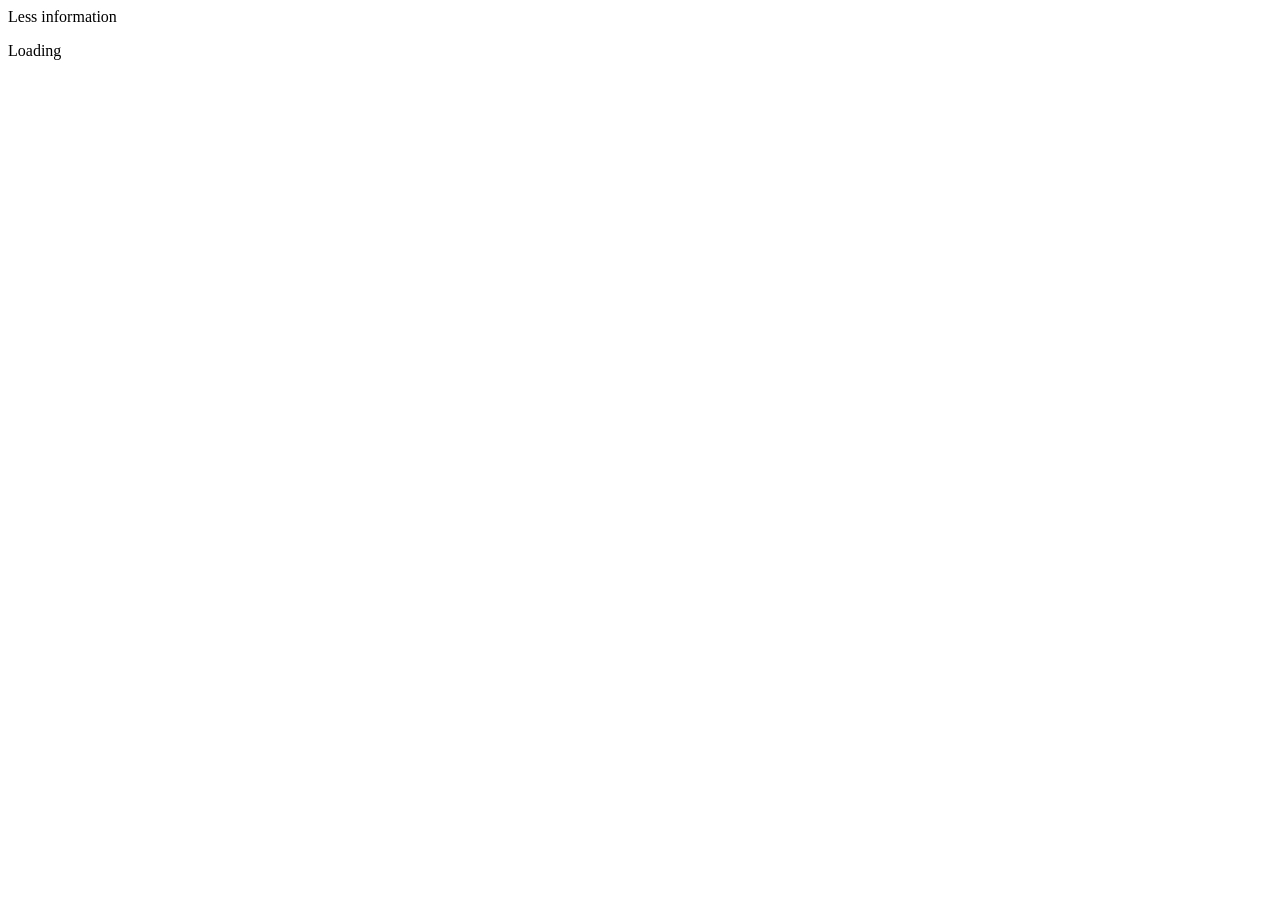
==== index.html @ 86bf5f0f "Change to relative path." ====
<!DOCTYPE html>
<html lang="en">
  <head>
    <title>MedTech CORE - Lung Simulation</title>
    <meta charset="utf-8">
    <meta name="viewport" content="width=device-width,user-scalable=no,minimum-scale=1.0,maximum-scale=1.0">
    <meta property="og:url" content="https://sites.bioeng.auckland.ac.nz/medtech/lung/">
    <meta property="og:type" content="website">
    <meta property="og:title" content="Personalised Lung Estimation and Visualisation.">
    <meta property="og:description" content="Using parameters from an individual estimate the state of the lung and provide a 3D visualisation representative of the individual.">
    <meta property="og:image" content="./images/lungapp.jpg">
    <link rel="stylesheet" href="./css/style.css">
      <link rel="icon" type="image/x-icon" href="./favicon.ico">
  </head>
  <body data-page="" data-severity="">
    <div id="renderer"></div>
    <div id="pages"></div>
    <div id="top-buttons">
      <a id="play" class="nav-button"></a>
      <a id="information" class="nav-button">Less information</a>
    </div>
    <!--<div id="branding">
      <img id="logo-turanga" src="images/turanga_banner_0_transparent.png">
      <img id="logo-medtech" src="images/MedTech CoRE Logo.png">
    </div>-->
    <div id="navigation">
      <a class="breathing" href="#/breathing"></a>
      <a class="asthma" href="#/asthma"></a>
      <a class="smoking" href="#/smoking"></a>
    </div>
    <div id="loader">
      <div class="spinner"></div>
      <p>Loading</p>
    </div>
    <script src="./lib/pako_inflate.min.js"></script>
    <script src="./lib/zinc-0.29.5.min.js"></script>
    <script src="./lib/svg-2.7.1.min.js"></script>
    <script src="./js/webgl_check.js"></script>
    <script src="./js/globals.js"></script>
    <script src="./js/graphs.js"></script>
    <script src="./js/scene.js"></script>
    <script src="./js/main.js"></script>
    <script src="./js/controls.js"></script>
    <script src="./js/charts.js"></script>
  </body>
</html>
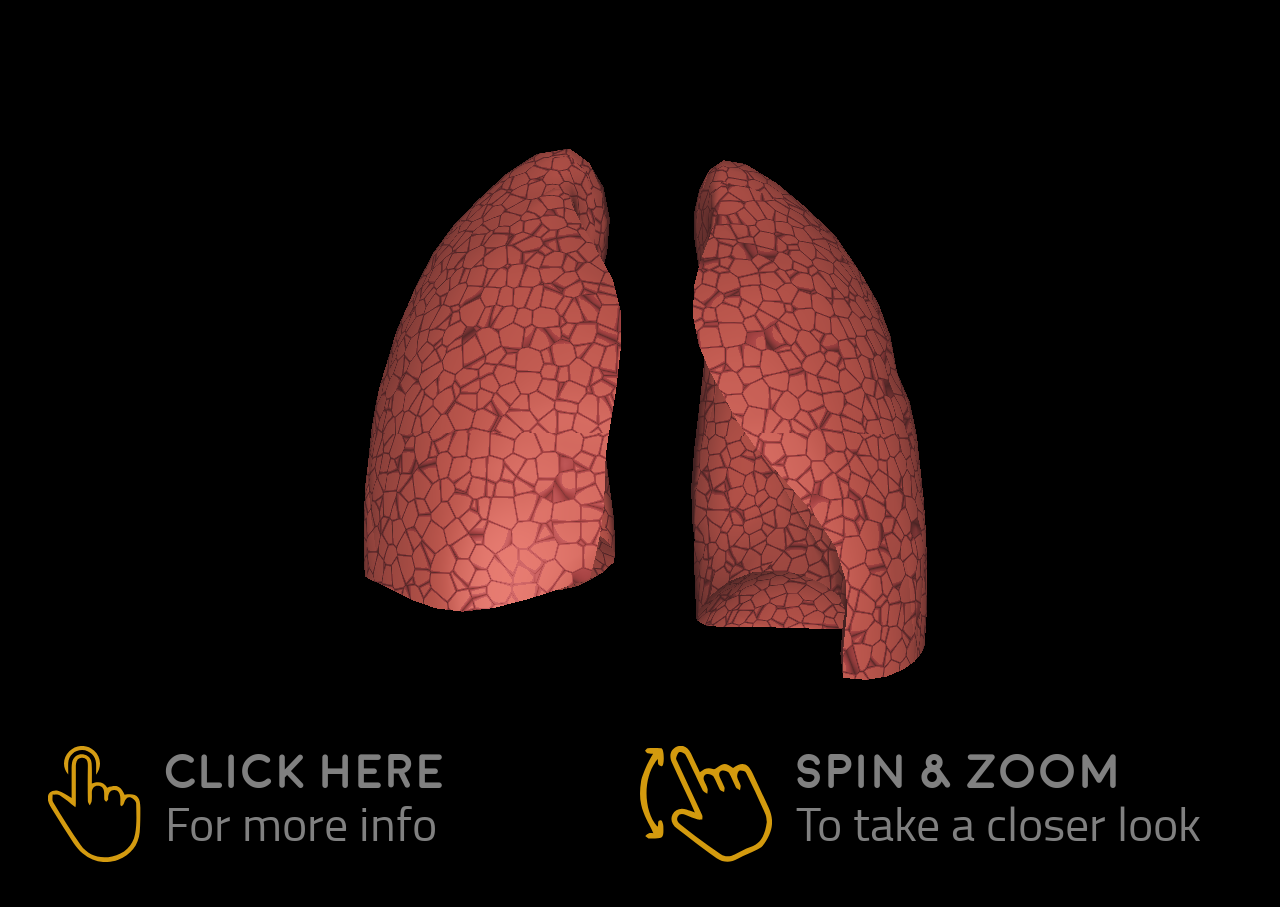
==== commit 56743c8e: "Merge pull request #19 from tdewolff/master Update the web app to developers latest version" ====
--- a/index.html
+++ b/index.html
@@ -1,46 +1,46 @@
 <!DOCTYPE html>
 <html lang="en">
-  <head>
-    <title>MedTech CORE - Lung Simulation</title>
-    <meta charset="utf-8">
-    <meta name="viewport" content="width=device-width,user-scalable=no,minimum-scale=1.0,maximum-scale=1.0">
-    <meta property="og:url" content="https://sites.bioeng.auckland.ac.nz/medtech/lung/">
-    <meta property="og:type" content="website">
-    <meta property="og:title" content="Personalised Lung Estimation and Visualisation.">
-    <meta property="og:description" content="Using parameters from an individual estimate the state of the lung and provide a 3D visualisation representative of the individual.">
-    <meta property="og:image" content="./images/lungapp.jpg">
-    <link rel="stylesheet" href="./css/style.css">
-      <link rel="icon" type="image/x-icon" href="./favicon.ico">
-  </head>
-  <body data-page="" data-severity="">
-    <div id="renderer"></div>
-    <div id="pages"></div>
-    <div id="top-buttons">
-      <a id="play" class="nav-button"></a>
-      <a id="information" class="nav-button">Less information</a>
-    </div>
-    <!--<div id="branding">
-      <img id="logo-turanga" src="images/turanga_banner_0_transparent.png">
-      <img id="logo-medtech" src="images/MedTech CoRE Logo.png">
-    </div>-->
-    <div id="navigation">
-      <a class="breathing" href="#/breathing"></a>
-      <a class="asthma" href="#/asthma"></a>
-      <a class="smoking" href="#/smoking"></a>
-    </div>
-    <div id="loader">
-      <div class="spinner"></div>
-      <p>Loading</p>
-    </div>
-    <script src="./lib/pako_inflate.min.js"></script>
-    <script src="./lib/zinc-0.29.5.min.js"></script>
-    <script src="./lib/svg-2.7.1.min.js"></script>
-    <script src="./js/webgl_check.js"></script>
-    <script src="./js/globals.js"></script>
-    <script src="./js/graphs.js"></script>
-    <script src="./js/scene.js"></script>
-    <script src="./js/main.js"></script>
-    <script src="./js/controls.js"></script>
-    <script src="./js/charts.js"></script>
-  </body>
+<head>
+	<title>MedTech CORE - Lung Simulation</title>
+	<meta charset="utf-8">
+	<meta name="viewport" content="width=device-width,user-scalable=no,minimum-scale=1.0,maximum-scale=1.0">
+	<meta property="og:url" content="https://sites.bioeng.auckland.ac.nz/medtech/lung/">
+	<meta property="og:type" content="website">
+	<meta property="og:title" content="Personalised Lung Estimation and Visualisation.">
+	<meta property="og:description" content="Using parameters from an individual estimate the state of the lung and provide a 3D visualisation representative of the individual.">
+	<meta property="og:image" content="images/lungapp.jpg">
+	<link rel="stylesheet" href="css/style.css">
+    <link rel="icon" type="image/x-icon" href="favicon.ico">
+</head>
+<body data-page="" data-severity="">
+	<div id="renderer"></div>
+	<div id="pages"></div>
+	<div id="top-buttons">
+		<a id="play" class="nav-button"></a>
+		<a id="information" class="nav-button">Less information</a>
+	</div>
+	<!--<div id="branding">
+		<img id="logo-turanga" src="images/turanga_banner_0_transparent.png">
+		<img id="logo-medtech" src="images/MedTech CoRE Logo.png">
+	</div>-->
+	<div id="navigation">
+		<a class="breathing" href="#/breathing"></a>
+		<a class="asthma" href="#/asthma"></a>
+		<a class="smoking" href="#/smoking"></a>
+	</div>
+	<div id="loader">
+		<div class="spinner"></div>
+		<p>Loading</p>
+	</div>
+	<script src="lib/pako_inflate.min.js"></script>
+	<script src="lib/zinc-0.29.5.min.js"></script>
+	<script src="lib/svg-2.7.1.min.js"></script>
+	<script src="js/webgl_check.js"></script>
+	<script src="js/globals.js"></script>
+	<script src="js/graphs.js"></script>
+	<script src="js/scene.js"></script>
+	<script src="js/main.js"></script>
+	<script src="js/controls.js"></script>
+    <script src="js/charts.js"></script>
+</body>
 </html>
--- a/css/style.css
+++ b/css/style.css
@@ -0,0 +1,488 @@
+@font-face {
+	font-family: 'Moon';
+	src: url('fonts/MoonBold.woff2') format('woff2'),
+		 url('fonts/MoonBold.woff') format('woff');
+	font-weight: bold;
+	font-style: normal;
+	font-display: block;
+}
+
+@font-face {
+	font-family: 'Moon';
+	src: url('fonts/MoonLight.woff2') format('woff2'),
+		 url('fonts/MoonLight.woff') format('woff');
+	font-weight: normal;
+	font-style: normal;
+	font-display: block;
+}
+
+@font-face {
+	font-family: 'Titillium';
+	src: url('fonts/Titillium-Bold.woff2') format('woff2'),
+		 url('fonts/Titillium-Bold.woff') format('woff');
+	font-weight: bold;
+	font-style: normal;
+	font-display: block;
+}
+
+@font-face {
+	font-family: 'Titillium';
+	src: url('fonts/Titillium-Regular.woff2') format('woff2'),
+		 url('fonts/Titillium-Regular.woff') format('woff');
+	font-weight: normal;
+	font-style: normal;
+	font-display: block;
+}
+
+* {
+	box-sizing: border-box;
+}
+
+html, body {
+	pointer-events: none;
+	/*user-select: none;*/
+
+	position: relative;
+	z-index: -2;
+	margin: 0;
+	padding: 0;
+	height: 100%;
+	overflow: hidden;
+
+	background: black;
+	color: white;
+	font-family: Titillium, sans-serif;
+	font-size: min(1.7vw, 18pt);
+}
+
+h1, h2, h3, h4, h5, h6 {
+	font-family: Moon, sans-serif;
+}
+
+h1 {
+	margin: 0;
+	color: #00FBE8;
+	font-size: 278%;
+}
+
+h2 {
+	margin-top: 0;
+	color: #00FBE8;
+	font-size: 111%;
+}
+
+header, footer, section, nav, article, aside {
+	padding: 0;
+	margin: 0;
+}
+
+a,
+.clickable {
+	cursor: pointer;
+	pointer-events: auto;
+}
+
+a > img {
+	display: inline-block;
+}
+
+/* Loading spinner */
+#loader {
+	position: absolute;
+	top: 50%;
+	left: 50%;
+	margin-left: -5vw;
+	margin-top: -5vw;
+	overflow: hidden;
+
+	visibility: hidden;
+	opacity: 0;
+	transition: visibility 0s .2s, opacity .2s linear;
+}
+
+#loader.loading {
+	visibility: visible;
+	opacity: 1;
+	transition: opacity .2s linear;
+}
+
+#loader .spinner {
+	border: 1vw solid #202020;
+    border-top: 1vw solid #00FBE8;
+    border-radius: 50%;
+    width: 10vw;
+    height: 10vw;
+    animation: spin 1.5s linear infinite;
+}
+
+#loader p {
+	position: absolute;
+	top:50%;
+	margin:0;
+	width: 100%;
+	text-align:center;
+	transform: translateY(-50%);
+}
+
+@keyframes spin {
+    0% { transform: rotate(0deg); }
+    100% { transform: rotate(360deg); }
+}
+
+/* Pages */
+#pages {
+	position: absolute;
+	width: 100%;
+	height: 100%;
+	pointer-events: none;
+}
+
+/* Elements */
+#branding {
+	position: absolute;
+	bottom: 0;
+	background: white;
+	width: 204px;
+	padding: 2px;
+	font-size: 0; /* hack to remove whitespace */
+}
+
+#logo-turanga,
+#logo-medtech {
+	width: 100px;
+}
+
+#navigation {
+	position: absolute;
+	right: 1vw;
+	bottom: 1vw;
+
+	display: flex;
+}
+
+#navigation > a {
+	background-size: 100% 100%;
+	background-repeat: no-repeat;
+	cursor: pointer;
+	width: 8vw;
+	height: 8vw;
+}
+
+#navigation > a.breathing {
+	background-image: url(images/breathing.svg);
+}
+
+#navigation > a.asthma {
+	background-image: url(images/asthma.svg);
+}
+
+#navigation > a.smoking {
+	background-image: url(images/smoking.svg);
+}
+
+#top-buttons {
+	position: absolute;
+	top: 1vw;
+	left: 0;
+	right: 0;
+	margin: 0 auto;
+	width: 30vw;
+
+	display: flex;
+	align-items: center;
+}
+
+#play {
+	background-image: url(images/play.svg);
+}
+
+#play.playing {
+	background-image: url(images/pause.svg);
+}
+
+#information {
+	background-image: url(images/information.svg);
+}
+
+#renderer {
+	pointer-events: auto;
+	position: absolute;
+	width: 100%;
+	height: 100%;
+	z-index: -1;
+}
+
+article {
+	visibility: visible;
+	opacity: 1;
+	transition: opacity .2s linear;
+}
+
+article.hidden {
+	visibility: hidden;
+	opacity: 0;
+	transition: visibility 0s .2s, opacity .2s linear;
+}
+
+article.left {
+	position: absolute;
+	width: 30vw;
+	margin: 1vw;
+}
+
+article.right {
+	position: absolute;
+	right: 0;
+	width: 30vw;
+	margin: 1vw;
+}
+
+.nav-button {
+	background-image: url(images/question.svg);
+    background-repeat: no-repeat;
+	background-position: left center;
+	padding-left: 7.5vw;
+	height: 6vw;
+
+	display: flex;
+	align-items: center;
+	text-decoration: none;
+	color: white;
+}
+
+.control-panel {
+	display: flex;
+	flex-wrap: wrap;
+	justify-content: space-evenly;
+}
+
+.control-panel > div {
+	width: 7vw;
+}
+
+.control-panel > div > p {
+	margin-top: 0;
+	margin-bottom: 0.5vw;
+	text-align: center;
+}
+
+.control {
+	display: block;
+    background-repeat: no-repeat;
+	background-size: 100% 100%;
+	width: 6vw;
+	height: 12vw;
+	margin: 0.5vw;
+}
+
+#age-control .control {
+	background-image: url(images/control_yellow.svg);
+}
+
+#height-control .control {
+	background-image: url(images/control_green.svg);
+	font-size: 80%;
+}
+
+#gender-control .control{
+	background-image: url(images/control_blue_mf.svg);
+}
+
+#fev-control .control{
+	background-image: url(images/control_blue.svg);
+}
+
+.control div.control-button {
+	cursor: pointer;
+	pointer-events: auto;
+	height: 3vw;
+}
+
+.control div.control-value {
+	height: 6vw;
+	color: #4A4A5B;
+    font-size: 80%;
+
+	display: flex;
+	align-items: center;
+	justify-content: center;
+	text-align: center;
+}
+
+body[data-page="index"] #top-buttons,
+body[data-page="index"] #navigation {
+    display: none;
+}
+
+#page-index {
+	color: grey;
+	font-size: 222%;
+	white-space: nowrap;
+	line-height: 1;
+}
+
+#page-index .start {
+	position: absolute;
+	bottom: 3vw;
+	height: 9vw;
+	width: 35vw;
+    padding-left: 1em;
+}
+
+#page-index .info {
+	position: absolute;
+	right: 0;
+	bottom: 3vw;
+	height: 9vw;
+	width: 50vw;
+}
+
+#page-index strong {
+	font-family: Moon;
+}
+
+#page-index a {
+	text-decoration: none;
+	color: grey;
+}
+
+#page-index img {
+	float: left;
+	height: 100%;
+	padding-right: 0.5em;
+}
+
+#asthma-conditions,
+#smoking-packs {
+	position: absolute;
+	bottom: 5vw;
+	width: 100%;
+
+	display: flex;
+	justify-content: center;
+    font-size: min(1.5vw,100%);
+}
+
+#smoking-packs {
+    bottom: 2vw;
+}
+
+.button,
+#asthma-conditions > a,
+#smoking-packs > a {
+	background-image: url(images/button_grey.svg);
+	background-size: 100% 100%;
+	background-repeat: no-repeat;
+	cursor: pointer;
+	width: 6vw;
+	height: 6vw;
+	margin: 0 0.5vw;
+	font-size: 85%;
+	line-height: 100%;
+
+	display: flex;
+	align-items: center;
+	justify-content: center;
+	text-align: center;
+
+	text-decoration: none;
+	color: white;
+}
+
+.button.green,
+#asthma-conditions > a.active[data-condition="mild"],
+#smoking-packs > a.active[data-condition="mild"] {
+	background-image: url(images/button_green.svg);
+}
+
+.button.yellow,
+#asthma-conditions > a.active[data-condition="moderate"],
+#smoking-packs > a.active[data-condition="moderate"] {
+	background-image: url(images/button_yellow.svg);
+}
+
+.button.pink,
+#asthma-conditions > a.active[data-condition="severe"],
+#smoking-packs > a.active[data-condition="severe"] {
+	background-image: url(images/button_pink.svg);
+}
+
+#button-area {
+    position: absolute;
+    bottom: 8vw;
+    width: 100%;
+    display: flex;
+    justify-content: center;
+    font-size: min(1.5vw,100%);
+}
+
+#button-area > .button:first-child {
+    margin-left: 0;
+}
+
+/* Graphs */
+.plot svg {
+	display: block;
+	width: 100%;
+	height: 100%;
+}
+
+.plot svg .data {
+	fill: none;
+	stroke: orange;
+	stroke-width: 5;
+}
+
+.plot svg .background {
+	fill: rgba(0,0,0,0.5);
+}
+
+.plot svg .axes {
+	fill: none;
+	stroke: white;
+	stroke-width: 2;
+	/*shape-rendering: crispEdges;*/
+}
+
+.plot svg .xlabel,
+.plot svg .ylabel {
+	fill: white;
+	text-anchor: middle;
+    font-size: max(min(1.7vw,12pt),50%);
+}
+
+.plot svg .xlabel {
+	transform: translate(0, 1em);
+}
+
+.plot svg .ylabel {
+	transform: rotate(-90deg) translate(0, -0.5em);
+}
+
+.plot svg .marker {
+	fill: none;
+	stroke: red;
+	stroke-width: 5;
+}
+
+#fev1_plot svg {
+    width: 75%;
+    height: 75%;
+    margin-left: auto;
+}
+
+#fev1_plot .normal {
+    fill: none;
+    stroke: orange;
+    stroke-width: 5;
+}
+#fev1_plot .you {
+    fill: none;
+    stroke: green;
+    stroke-width: 5;
+}
+#fev1_plot .you-smoking {
+    fill: none;
+    stroke: red;
+    stroke-width: 5;
+}
